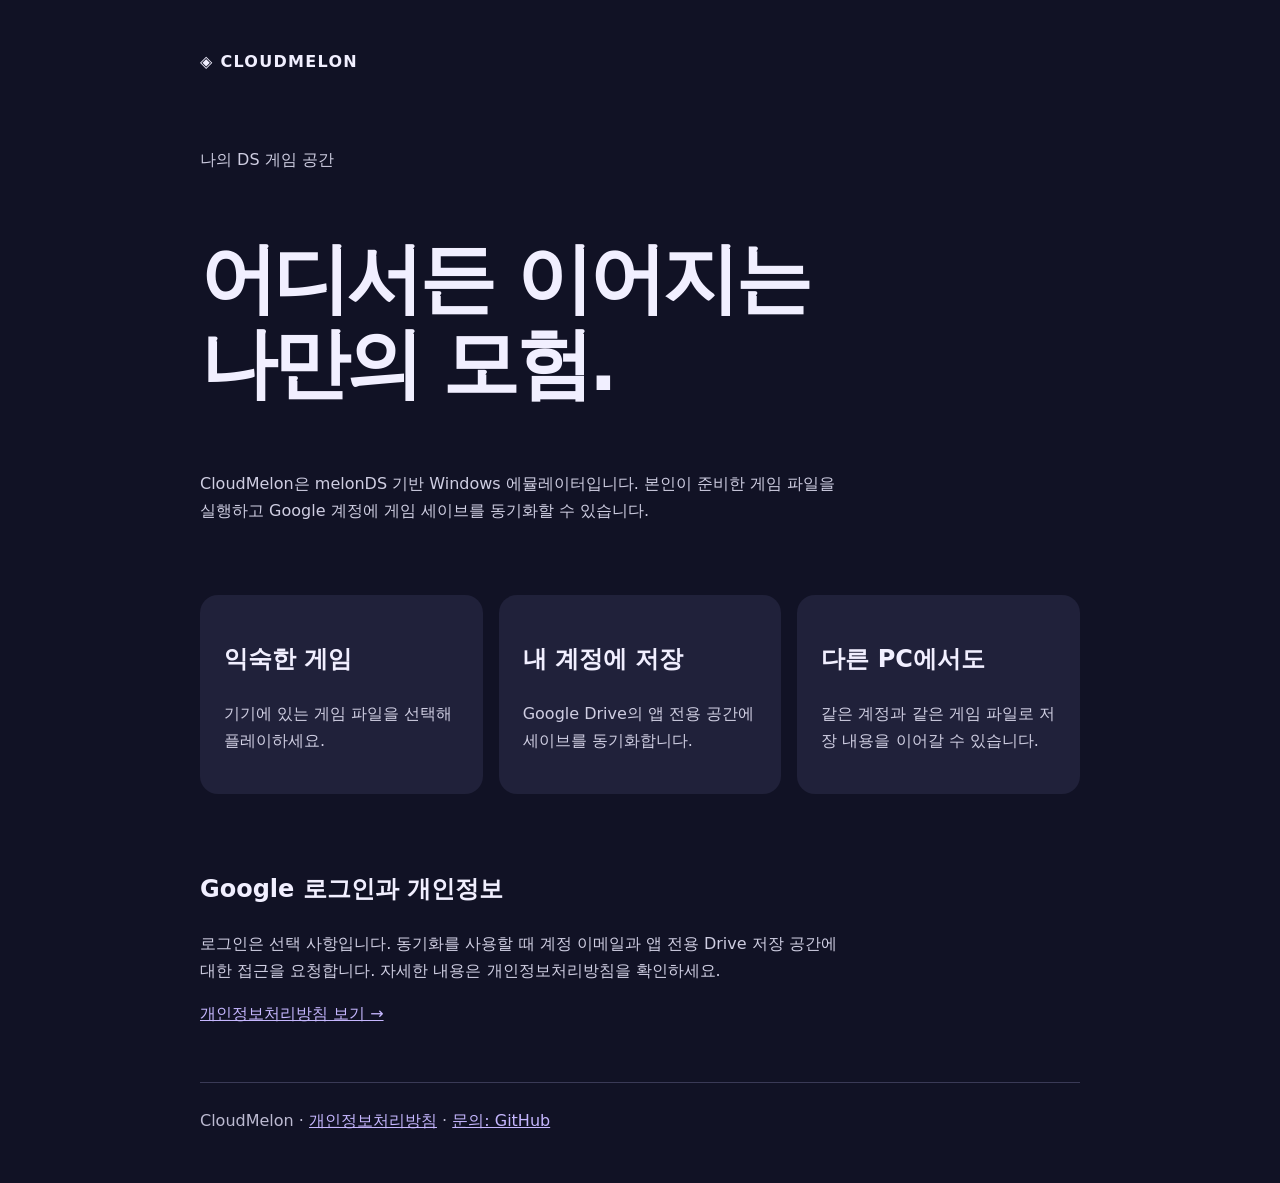
==== cloudmelon/index.html @ bdbc3794 "Add CloudMelon public information" ====
<!doctype html><html lang="ko"><head><meta charset="utf-8"><meta name="viewport" content="width=device-width,initial-scale=1"><title>CloudMelon — 나의 DS 게임 공간</title><style>body{margin:0;background:#111225;color:#f1efff;font:16px/1.7 system-ui,sans-serif}main{max-width:880px;margin:auto;padding:48px 24px}a{color:#c6b7ff}.brand{font-weight:800;letter-spacing:.08em}section{padding:55px 0}h1{font-size:clamp(2.4rem,7vw,4.8rem);line-height:1.1;letter-spacing:-.05em}p{color:#cfcee2;max-width:650px}.cards{display:grid;grid-template-columns:repeat(auto-fit,minmax(220px,1fr));gap:16px}.card{background:#20213a;padding:24px;border-radius:18px}footer{border-top:1px solid #3a3a56;padding-top:24px;color:#bcbad1}</style></head><body><main><header class="brand">◈ CLOUDMELON</header><section><p>나의 DS 게임 공간</p><h1>어디서든 이어지는<br>나만의 모험.</h1><p>CloudMelon은 melonDS 기반 Windows 에뮬레이터입니다. 본인이 준비한 게임 파일을 실행하고 Google 계정에 게임 세이브를 동기화할 수 있습니다.</p></section><div class="cards"><div class="card"><h2>익숙한 게임</h2><p>기기에 있는 게임 파일을 선택해 플레이하세요.</p></div><div class="card"><h2>내 계정에 저장</h2><p>Google Drive의 앱 전용 공간에 세이브를 동기화합니다.</p></div><div class="card"><h2>다른 PC에서도</h2><p>같은 계정과 같은 게임 파일로 저장 내용을 이어갈 수 있습니다.</p></div></div><section><h2>Google 로그인과 개인정보</h2><p>로그인은 선택 사항입니다. 동기화를 사용할 때 계정 이메일과 앱 전용 Drive 저장 공간에 대한 접근을 요청합니다. 자세한 내용은 개인정보처리방침을 확인하세요.</p><a href="privacy.html">개인정보처리방침 보기 →</a></section><footer>CloudMelon · <a href="privacy.html">개인정보처리방침</a> · <a href="https://github.com/korearororo/korearororo.github.io/issues">문의: GitHub</a></footer></main></body></html>
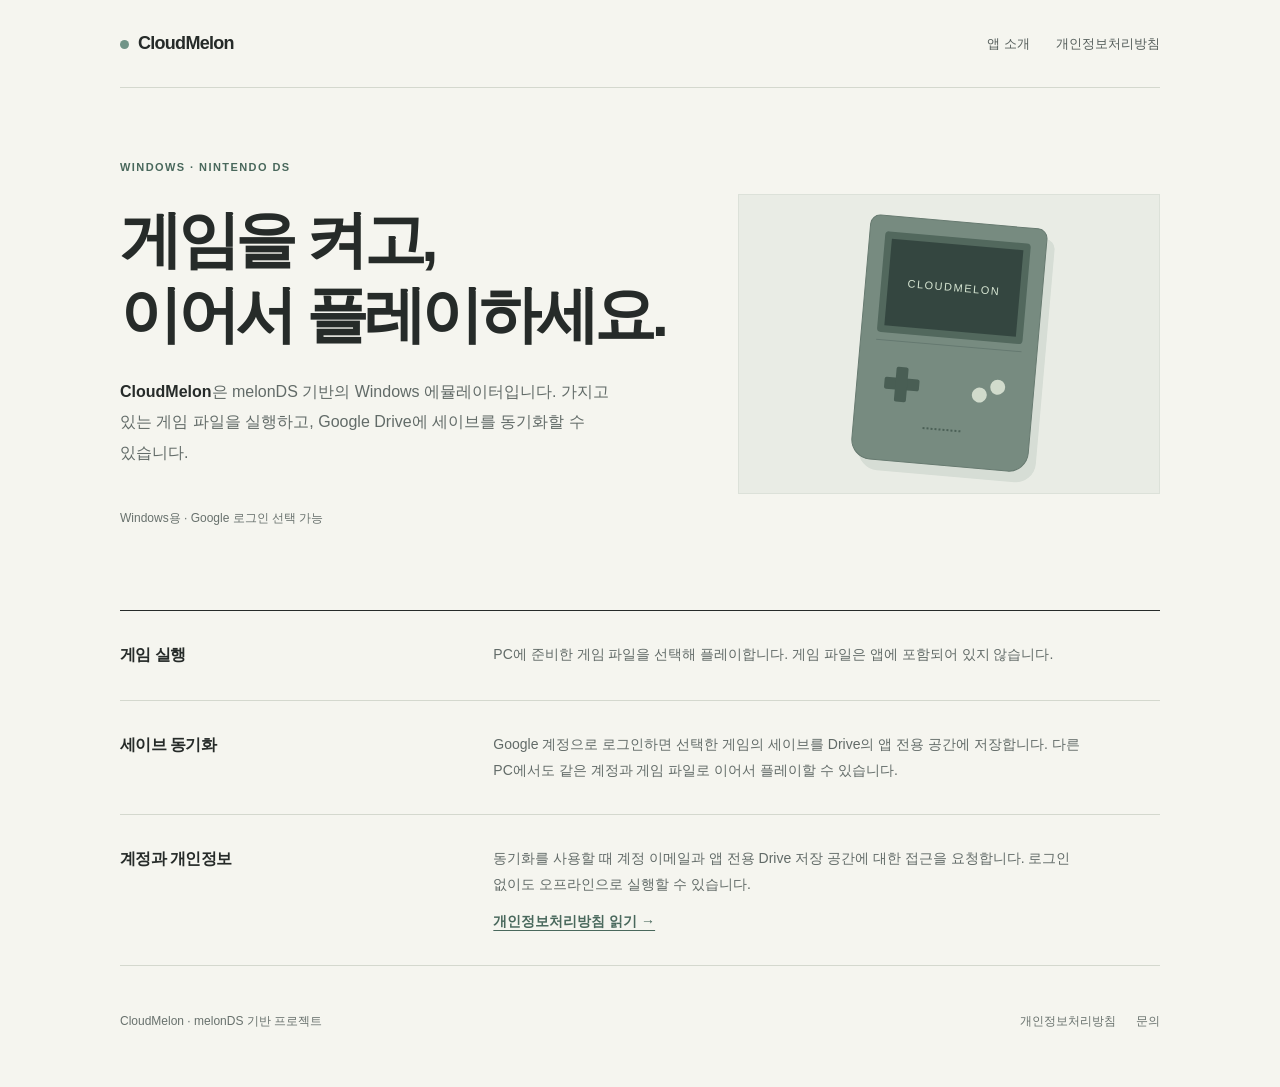
==== commit 447bda0a: "Refresh CloudMelon site design" ====
--- a/cloudmelon/index.html
+++ b/cloudmelon/index.html
@@ -1,3 +1,7 @@
-<!doctype html><html lang="ko"><head><meta charset="utf-8"><meta name="viewport" content="width=device-width,initial-scale=1"><title>CloudMelon — 나의 DS 게임 공간</title><style>body{margin:0;background:#111225;color:#f1efff;font:16px/1.7 system-ui,sans-serif}main{max-width:880px;margin:auto;padding:48px 24px}a{color:#c6b7ff}.brand{font-weight:800;letter-spacing:.08em}section{padding:55px 0}h1{font-size:clamp(2.4rem,7vw,4.8rem);line-height:1.1;letter-spacing:-.05em}p{color:#cfcee2;max-width:650px}.cards{display:grid;grid-template-columns:repeat(auto-fit,minmax(220px,1fr));gap:16px}.card{background:#20213a;padding:24px;border-radius:18px}footer{border-top:1px solid #3a3a56;padding-top:24px;color:#bcbad1}</style></head><body><main><header class="brand">◈ CLOUDMELON</header><section><p>나의 DS 게임 공간</p><h1>어디서든 이어지는<br>나만의 모험.</h1><p>CloudMelon은 melonDS 기반 Windows 에뮬레이터입니다. 본인이 준비한 게임 파일을 실행하고 Google 계정에 게임 세이브를 동기화할 수 있습니다.</p></section><div class="cards"><div class="card"><h2>익숙한 게임</h2><p>기기에 있는 게임 파일을 선택해 플레이하세요.</p></div><div class="card"><h2>내 계정에 저장</h2><p>Google Drive의 앱 전용 공간에 세이브를 동기화합니다.</p></div><div class="card"><h2>다른 PC에서도</h2><p>같은 계정과 같은 게임 파일로 저장 내용을 이어갈 수 있습니다.</p></div></div><section><h2>Google 로그인과 개인정보</h2><p>로그인은 선택 사항입니다. 동기화를 사용할 때 계정 이메일과 앱 전용 Drive 저장 공간에 대한 접근을 요청합니다. 자세한 내용은 개인정보처리방침을 확인하세요.</p><a href="privacy.html">개인정보처리방침 보기 →</a></section><footer>CloudMelon · <a href="privacy.html">개인정보처리방침</a> · <a href="https://github.com/korearororo/korearororo.github.io/issues">문의: GitHub</a></footer></main></body></html>
+<!doctype html>
+<html lang="ko"><head><meta charset="utf-8"><meta name="viewport" content="width=device-width,initial-scale=1"><meta name="description" content="CloudMelon은 게임 세이브를 Google Drive에 동기화하는 Windows용 DS 에뮬레이터입니다."><title>CloudMelon — Windows용 DS 에뮬레이터</title><style>
+:root{--ink:#262b29;--muted:#68716d;--line:#d4d8ce;--paper:#f5f5ef;--accent:#49685c}*{box-sizing:border-box}body{margin:0;background:var(--paper);color:var(--ink);font-family:"Malgun Gothic","Apple SD Gothic Neo",sans-serif;line-height:1.8;word-break:keep-all}a{color:inherit;text-underline-offset:4px}a:hover{color:var(--accent)}.wrap{width:min(1040px,calc(100% - 64px));margin:auto}header{height:88px;display:flex;justify-content:space-between;align-items:center;border-bottom:1px solid var(--line)}.brand{text-decoration:none;font-size:18px;font-weight:800;letter-spacing:-.04em}.brand i{display:inline-block;width:9px;height:9px;margin-right:9px;background:#719487;border-radius:50%}nav{display:flex;gap:26px;font-size:13px;color:#555e5b}nav a{text-decoration:none}.hero{display:grid;grid-template-columns:1.15fr .85fr;min-height:470px;align-items:center;gap:48px;padding:70px 0 80px}.eyebrow{font-size:11px;font-weight:700;letter-spacing:.13em;color:var(--accent)}h1{font-size:clamp(38px,5.6vw,62px);line-height:1.22;letter-spacing:-.07em;margin:24px 0}h1 span{display:block}.intro{max-width:510px;font-size:16px;line-height:1.9;color:#626b68}.intro strong{color:var(--ink)}.meta{margin-top:40px;font-size:12px;color:var(--muted)}.illustration{display:grid;place-items:center;min-height:300px;background:#e9ece5;border:1px solid #dce1d9}.console{width:178px;height:245px;background:#778b80;border:1px solid #677a70;border-radius:10px 10px 20px 20px;padding:15px;box-shadow:8px 10px 0 #d6ddd5;transform:rotate(5deg)}.screen{height:101px;background:#344640;border:7px solid #52685d;border-radius:4px;display:grid;place-items:center}.screen span{font-size:11px;letter-spacing:.14em;color:#d6e5d2}.hinge{height:8px;border-bottom:1px solid #657970}.controls{height:83px;display:flex;justify-content:space-between;align-items:center;padding:0 12px}.cross{position:relative;width:35px;height:12px;background:#495e54;border-radius:2px}.cross:after{content:"";position:absolute;width:12px;height:35px;background:#495e54;left:11px;top:-11px;border-radius:2px}.buttons{display:flex;gap:5px;transform:rotate(-28deg)}.buttons b{width:15px;height:15px;border-radius:50%;background:#d1dbcc}.speaker{width:38px;height:4px;border-top:2px dotted #4b6056;margin:auto}.details{border-top:1px solid var(--ink)}.row{display:grid;grid-template-columns:1fr 2fr;gap:40px;padding:30px 0;border-bottom:1px solid var(--line)}.row h2{font-size:16px;margin:0;letter-spacing:-.04em}.row p{font-size:14px;color:#626b68;margin:0;max-width:610px;line-height:1.9}.row p+p{margin-top:10px}.row a{font-weight:700;color:var(--accent)}footer{display:flex;justify-content:space-between;gap:20px;padding:45px 0 55px;color:var(--muted);font-size:12px}footer div{display:flex;gap:20px}footer a{text-decoration:none}@media(max-width:650px){.wrap{width:calc(100% - 40px)}header{height:72px}nav{gap:15px;font-size:12px}.hero{grid-template-columns:1fr;gap:30px;padding:54px 0}.illustration{min-height:260px}.console{transform:rotate(4deg) scale(.85)}.row{grid-template-columns:1fr;gap:10px;padding:25px 0}footer{flex-direction:column}}
+</style></head><body><div class="wrap"><header><a class="brand" href="./"><i></i>CloudMelon</a><nav aria-label="주요 메뉴"><a href="#about">앱 소개</a><a href="privacy.html">개인정보처리방침</a></nav></header><main>
+<section class="hero" id="about"><div><div class="eyebrow">WINDOWS · NINTENDO DS</div><h1><span>게임을 켜고,</span><span>이어서 플레이하세요.</span></h1><p class="intro"><strong>CloudMelon</strong>은 melonDS 기반의 Windows 에뮬레이터입니다. 가지고 있는 게임 파일을 실행하고, Google Drive에 세이브를 동기화할 수 있습니다.</p><div class="meta">Windows용 · Google 로그인 선택 가능</div></div><div class="illustration" aria-hidden="true"><div class="console"><div class="screen"><span>CLOUDMELON</span></div><div class="hinge"></div><div class="controls"><div class="cross"></div><div class="buttons"><b></b><b></b></div></div><div class="speaker"></div></div></div></section>
+<section class="details" aria-label="사용 안내"><div class="row"><h2>게임 실행</h2><div><p>PC에 준비한 게임 파일을 선택해 플레이합니다. 게임 파일은 앱에 포함되어 있지 않습니다.</p></div></div><div class="row"><h2>세이브 동기화</h2><div><p>Google 계정으로 로그인하면 선택한 게임의 세이브를 Drive의 앱 전용 공간에 저장합니다. 다른 PC에서도 같은 계정과 게임 파일로 이어서 플레이할 수 있습니다.</p></div></div><div class="row"><h2>계정과 개인정보</h2><div><p>동기화를 사용할 때 계정 이메일과 앱 전용 Drive 저장 공간에 대한 접근을 요청합니다. 로그인 없이도 오프라인으로 실행할 수 있습니다.</p><p><a href="privacy.html">개인정보처리방침 읽기 →</a></p></div></div></section></main><footer><span>CloudMelon · melonDS 기반 프로젝트</span><div><a href="privacy.html">개인정보처리방침</a><a href="https://github.com/korearororo/korearororo.github.io/issues">문의</a></div></footer></div></body></html>
 
-
